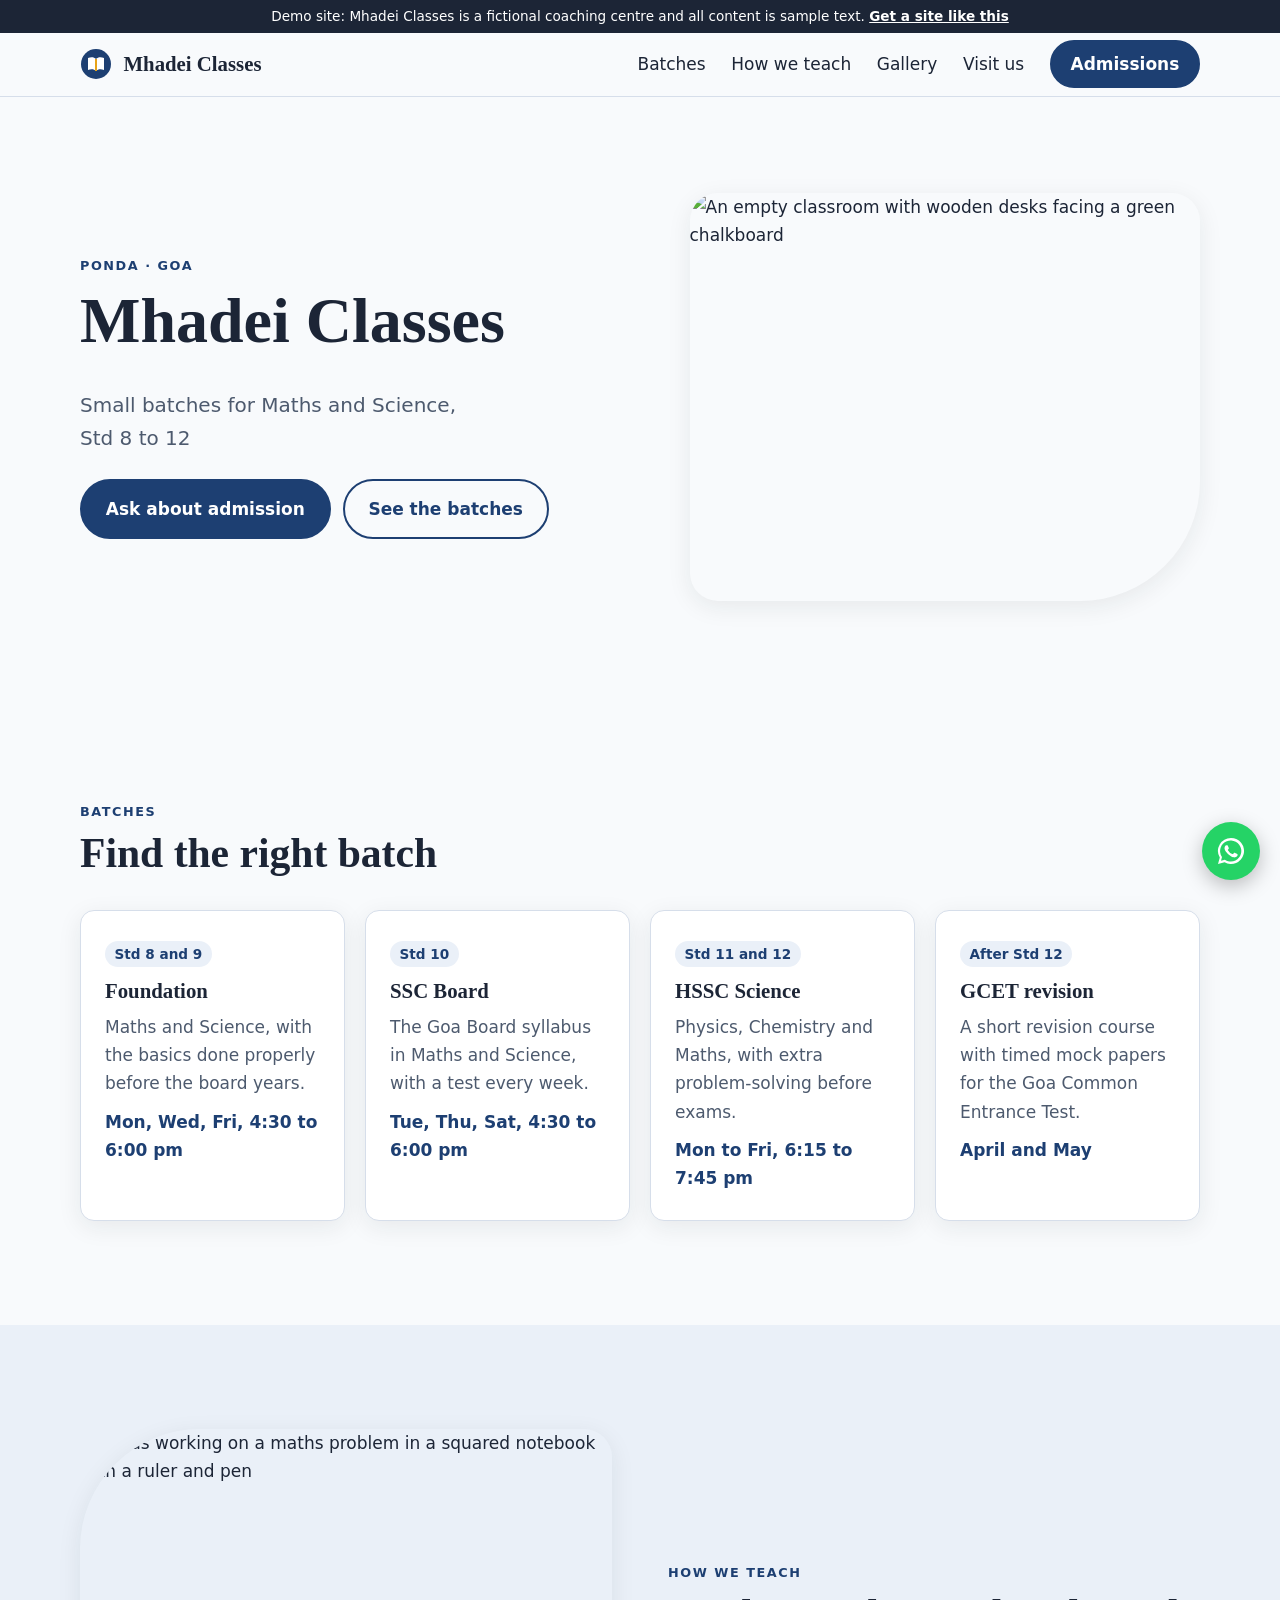
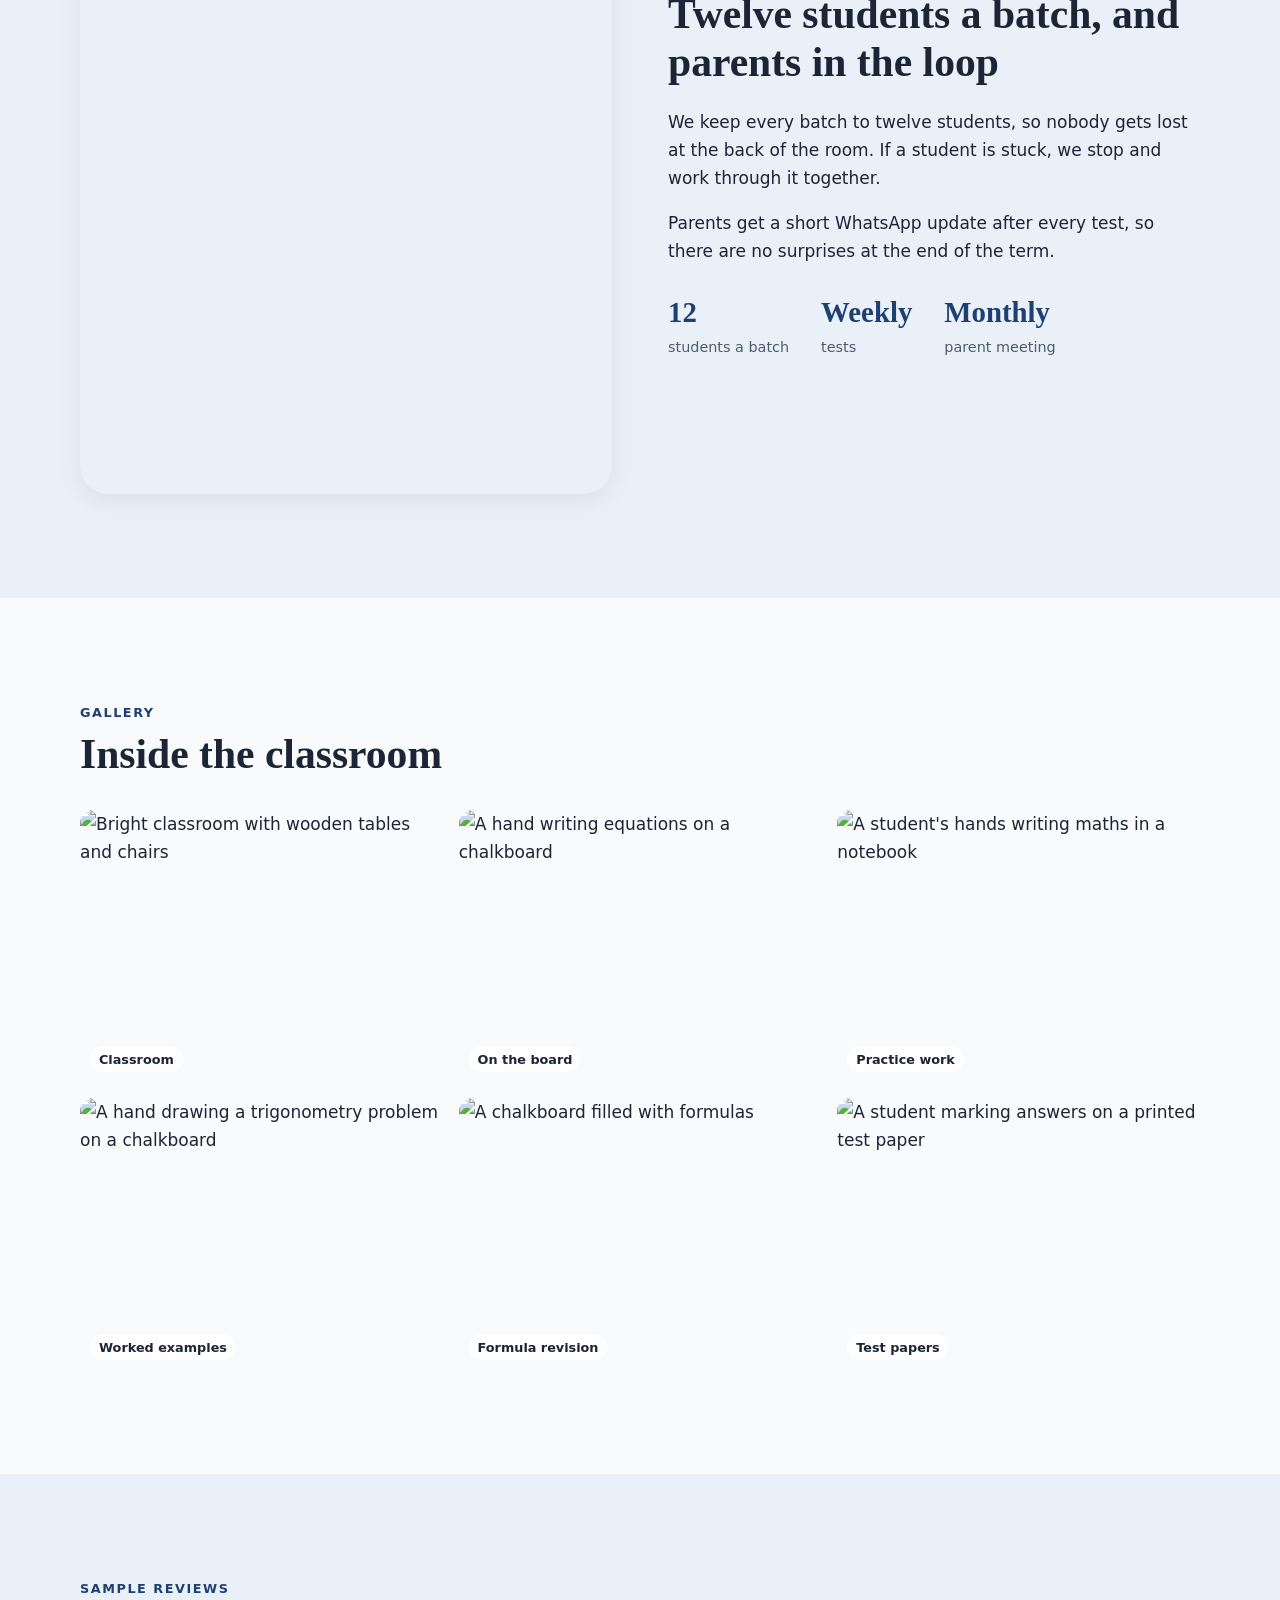
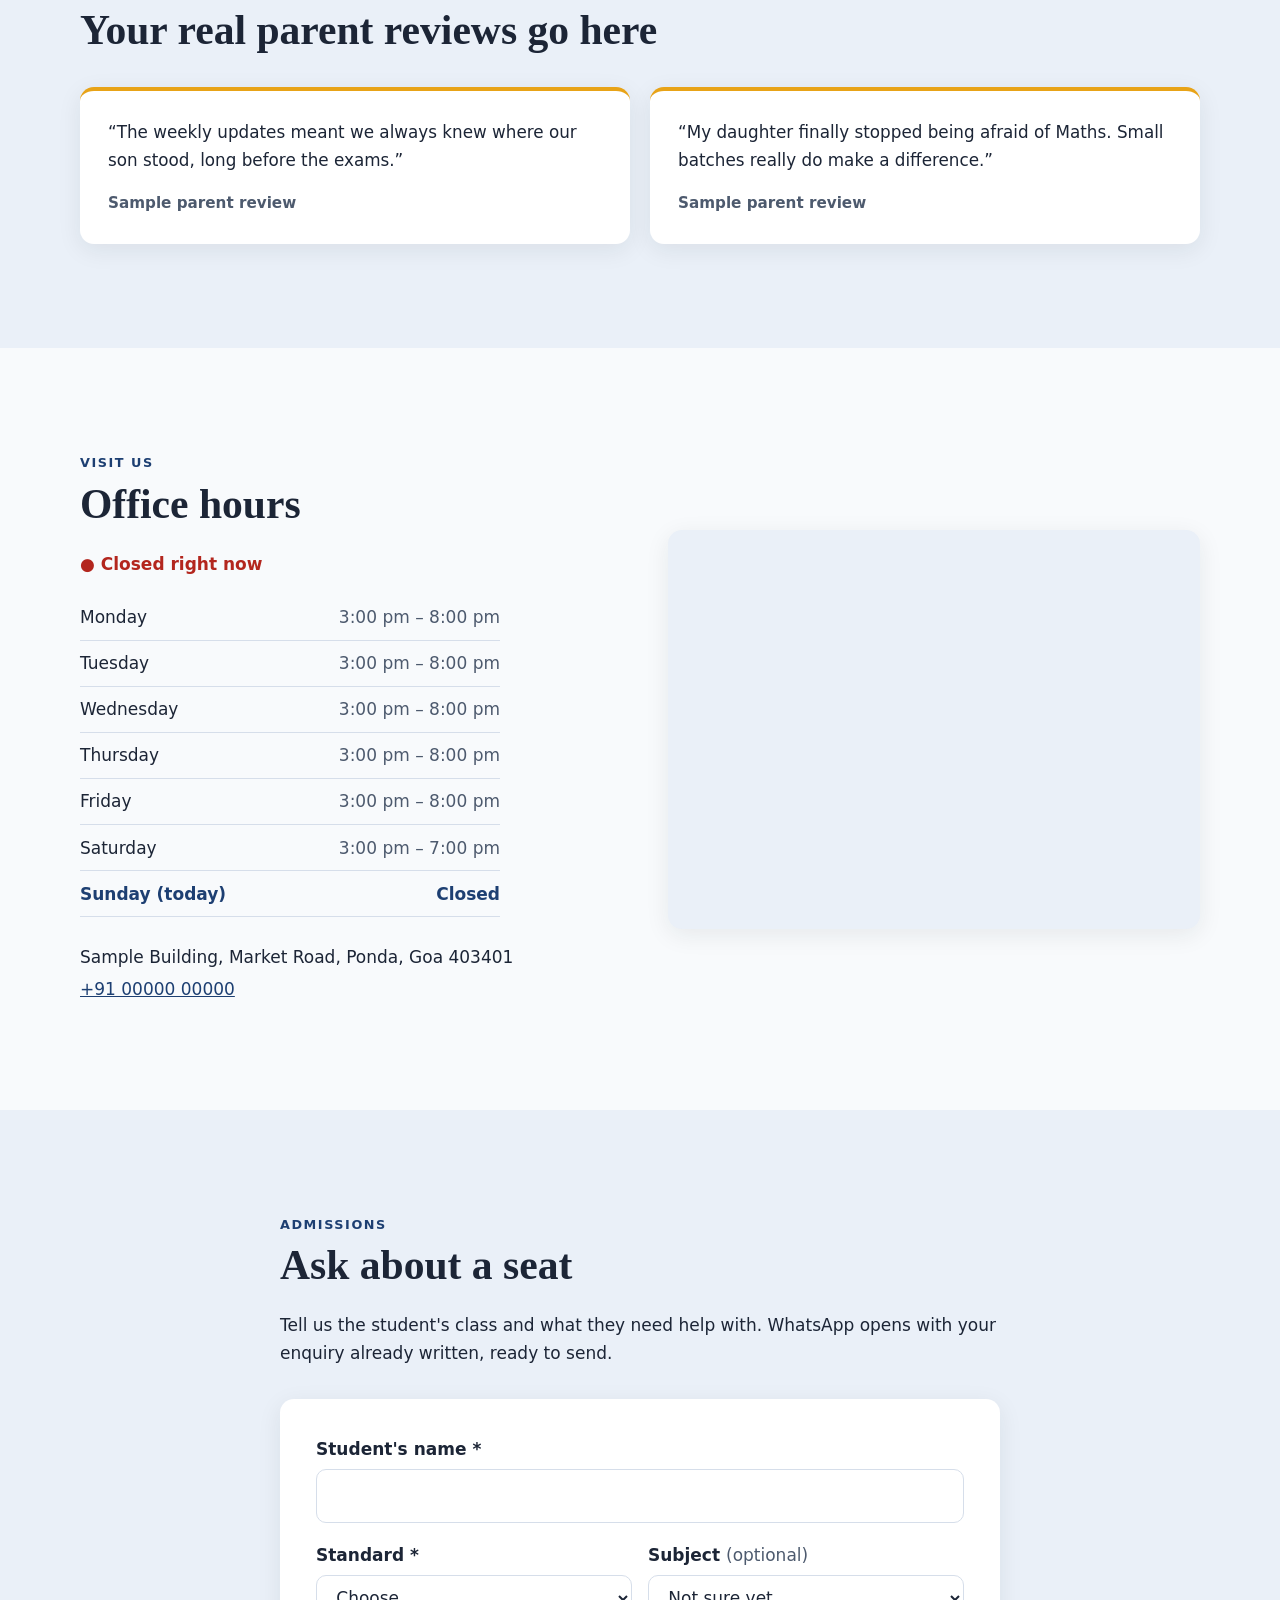
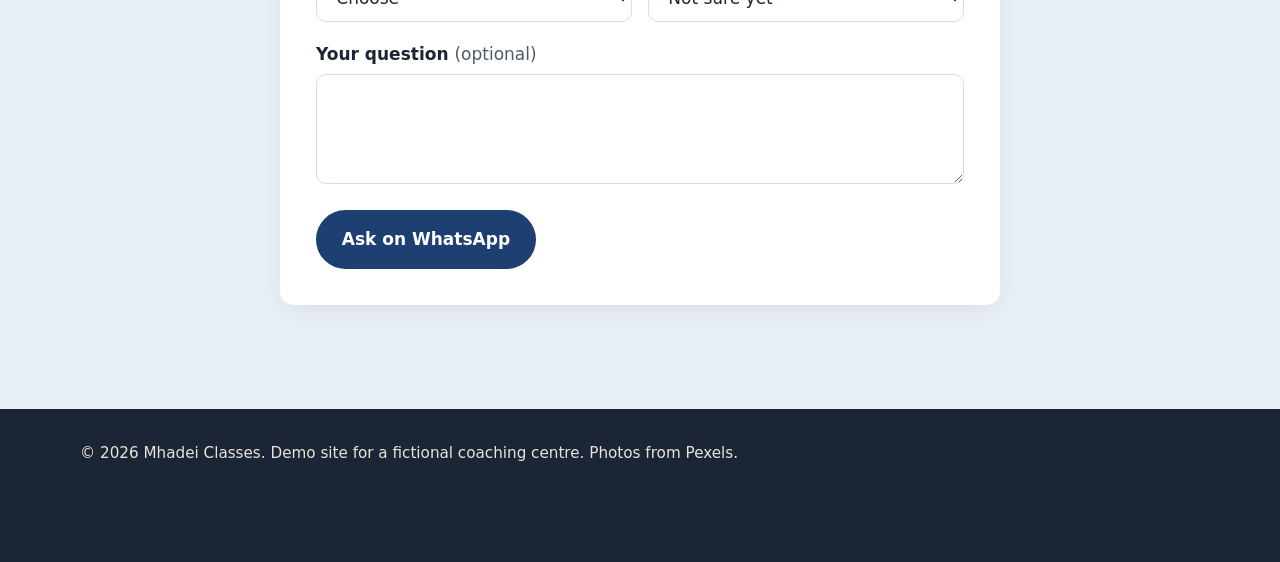
==== demos/academy/index.html @ 03f2f814 "Portfolio site and example business websites Plain HTML and CSS portfolio page, plus three fictional" ====
<!doctype html>
<html lang="en-IN">
<head>
  <meta charset="utf-8">
  <meta name="viewport" content="width=device-width, initial-scale=1">

  <title>Mhadei Classes, Ponda | Maths and Science coaching, Std 8 to 12</title>
  <meta name="description" content="Maths and Science coaching in Ponda, Goa for Std 8 to 12, with small batches, weekly tests and regular updates for parents. Ask about admission on WhatsApp.">
  <!-- Fictional business: keep this demo out of search results. -->
  <meta name="robots" content="noindex">
  <link rel="canonical" href="https://samruddhborker.github.io/demos/academy/">
  <meta name="theme-color" content="#1d3f72">

  <meta property="og:type" content="website">
  <meta property="og:site_name" content="Mhadei Classes">
  <meta property="og:title" content="Mhadei Classes, Ponda: small batches for Maths and Science">
  <meta property="og:description" content="Demo website for a coaching centre. Try the admission form: it opens WhatsApp with the enquiry already written.">
  <meta property="og:url" content="https://samruddhborker.github.io/demos/academy/">
  <meta property="og:image" content="https://images.pexels.com/photos/36650154/pexels-photo-36650154.jpeg?auto=compress&amp;cs=tinysrgb&amp;w=1200&amp;h=630&amp;fit=crop">
  <meta property="og:image:width" content="1200">
  <meta property="og:image:height" content="630">
  <meta property="og:locale" content="en_IN">
  <meta name="twitter:card" content="summary_large_image">

  <link rel="icon" href="img/favicon.svg" type="image/svg+xml">
  <link rel="stylesheet" href="css/styles.css">

  <script type="application/ld+json" id="jsonld">
  {
    "@context": "https://schema.org",
    "@type": "LocalBusiness",
    "name": "Mhadei Classes",
    "description": "Maths and Science coaching in Ponda, Goa for Std 8 to 12, with small batches, weekly tests and regular updates for parents.",
    "url": "https://samruddhborker.github.io/demos/academy/",
    "telephone": "+910000000000",
    "priceRange": "₹₹",
    "image": "https://images.pexels.com/photos/36650154/pexels-photo-36650154.jpeg?auto=compress&cs=tinysrgb&w=1200",
    "address": {
      "@type": "PostalAddress",
      "streetAddress": "Sample Building, Market Road",
      "addressLocality": "Ponda",
      "addressRegion": "Goa",
      "postalCode": "403401",
      "addressCountry": "IN"
    },
    "geo": { "@type": "GeoCoordinates", "latitude": 15.4027, "longitude": 74.0078 },
    "openingHoursSpecification": [
      { "@type": "OpeningHoursSpecification", "dayOfWeek": ["Monday", "Tuesday", "Wednesday", "Thursday", "Friday"], "opens": "15:00", "closes": "20:00" },
      { "@type": "OpeningHoursSpecification", "dayOfWeek": "Saturday", "opens": "15:00", "closes": "19:00" }
    ]
  }
  </script>

  <script src="js/config.js" defer></script>
  <script src="js/main.js" defer></script>
</head>
<body>
  <a class="skip-link" href="#main">Skip to content</a>

  <p class="demo-bar">Demo site: Mhadei Classes is a fictional coaching centre and all content is sample text. <a href="../../">Get a site like this</a></p>

  <header class="site-header">
    <div class="container header-inner">
      <a class="brand" href="#top" aria-label="Mhadei Classes home">
        <img class="brand-mark" src="img/favicon.svg" alt="" width="32" height="32">
        <span data-site="name">Mhadei Classes</span>
      </a>
      <button class="nav-toggle" aria-expanded="false" aria-controls="site-nav">
        <span class="nav-toggle-bar" aria-hidden="true"></span>
        <span class="visually-hidden">Menu</span>
      </button>
      <nav id="site-nav" class="site-nav" aria-label="Main">
        <ul>
          <li><a href="#batches">Batches</a></li>
          <li><a href="#about">How we teach</a></li>
          <li><a href="#gallery">Gallery</a></li>
          <li><a href="#hours">Visit us</a></li>
          <li><a href="#contact" class="btn btn-small">Admissions</a></li>
        </ul>
      </nav>
    </div>
  </header>

  <main id="main">
    <section class="hero" id="top" aria-labelledby="hero-title">
      <div class="container hero-inner">
        <div class="hero-copy">
          <p class="eyebrow">Ponda · Goa</p>
          <h1 id="hero-title"><span data-site="name">Mhadei Classes</span></h1>
          <p class="lead" data-site="tagline">Small batches for Maths and Science, Std 8 to 12</p>
          <div class="hero-actions">
            <a class="btn" href="#contact">Ask about admission</a>
            <a class="btn btn-ghost" href="#batches">See the batches</a>
          </div>
        </div>
        <div class="hero-art">
          <img src="https://images.pexels.com/photos/36650154/pexels-photo-36650154.jpeg?auto=compress&amp;cs=tinysrgb&amp;w=1000" alt="An empty classroom with wooden desks facing a green chalkboard" width="1000" height="800" fetchpriority="high">
        </div>
      </div>
    </section>

    <section class="section" id="batches" aria-labelledby="batches-title">
      <div class="container">
        <p class="eyebrow">Batches</p>
        <h2 id="batches-title">Find the right batch</h2>
        <ul class="cards" role="list">
          <li class="card">
            <span class="batch-tag">Std 8 and 9</span>
            <h3>Foundation</h3>
            <p>Maths and Science, with the basics done properly before the board years.</p>
            <p class="batch-time">Mon, Wed, Fri, 4:30 to 6:00 pm</p>
          </li>
          <li class="card">
            <span class="batch-tag">Std 10</span>
            <h3>SSC Board</h3>
            <p>The Goa Board syllabus in Maths and Science, with a test every week.</p>
            <p class="batch-time">Tue, Thu, Sat, 4:30 to 6:00 pm</p>
          </li>
          <li class="card">
            <span class="batch-tag">Std 11 and 12</span>
            <h3>HSSC Science</h3>
            <p>Physics, Chemistry and Maths, with extra problem-solving before exams.</p>
            <p class="batch-time">Mon to Fri, 6:15 to 7:45 pm</p>
          </li>
          <li class="card">
            <span class="batch-tag">After Std 12</span>
            <h3>GCET revision</h3>
            <p>A short revision course with timed mock papers for the Goa Common Entrance Test.</p>
            <p class="batch-time">April and May</p>
          </li>
        </ul>
      </div>
    </section>

    <section class="section section-alt" id="about" aria-labelledby="about-title">
      <div class="container split">
        <img class="about-photo" src="https://images.pexels.com/photos/3986613/pexels-photo-3986613.jpeg?auto=compress&amp;cs=tinysrgb&amp;w=800" alt="Hands working on a maths problem in a squared notebook with a ruler and pen" width="800" height="1000" loading="lazy">
        <div>
          <p class="eyebrow">How we teach</p>
          <h2 id="about-title">Twelve students a batch, and parents in the loop</h2>
          <p>We keep every batch to twelve students, so nobody gets lost at the back of the room. If a student is stuck, we stop and work through it together.</p>
          <p>Parents get a short WhatsApp update after every test, so there are no surprises at the end of the term.</p>
          <ul class="facts" role="list">
            <li><strong>12</strong><span>students a batch</span></li>
            <li><strong>Weekly</strong><span>tests</span></li>
            <li><strong>Monthly</strong><span>parent meeting</span></li>
          </ul>
        </div>
      </div>
    </section>

    <section class="section" id="gallery" aria-labelledby="gallery-title">
      <div class="container">
        <p class="eyebrow">Gallery</p>
        <h2 id="gallery-title">Inside the classroom</h2>
        <ul class="gallery" role="list">
          <li><figure><img src="https://images.pexels.com/photos/12168815/pexels-photo-12168815.jpeg?auto=compress&amp;cs=tinysrgb&amp;w=640" alt="Bright classroom with wooden tables and chairs" width="640" height="480" loading="lazy"><figcaption>Classroom</figcaption></figure></li>
          <li><figure><img src="https://images.pexels.com/photos/6238050/pexels-photo-6238050.jpeg?auto=compress&amp;cs=tinysrgb&amp;w=640" alt="A hand writing equations on a chalkboard" width="640" height="480" loading="lazy"><figcaption>On the board</figcaption></figure></li>
          <li><figure><img src="https://images.pexels.com/photos/207756/pexels-photo-207756.jpeg?auto=compress&amp;cs=tinysrgb&amp;w=640" alt="A student's hands writing maths in a notebook" width="640" height="480" loading="lazy"><figcaption>Practice work</figcaption></figure></li>
          <li><figure><img src="https://images.pexels.com/photos/6256258/pexels-photo-6256258.jpeg?auto=compress&amp;cs=tinysrgb&amp;w=640" alt="A hand drawing a trigonometry problem on a chalkboard" width="640" height="480" loading="lazy"><figcaption>Worked examples</figcaption></figure></li>
          <li><figure><img src="https://images.pexels.com/photos/22690751/pexels-photo-22690751.jpeg?auto=compress&amp;cs=tinysrgb&amp;w=640" alt="A chalkboard filled with formulas" width="640" height="480" loading="lazy"><figcaption>Formula revision</figcaption></figure></li>
          <li><figure><img src="https://images.pexels.com/photos/6929191/pexels-photo-6929191.jpeg?auto=compress&amp;cs=tinysrgb&amp;w=640" alt="A student marking answers on a printed test paper" width="640" height="480" loading="lazy"><figcaption>Test papers</figcaption></figure></li>
        </ul>
      </div>
    </section>

    <section class="section section-alt" id="testimonials" aria-labelledby="testimonials-title">
      <div class="container">
        <p class="eyebrow">Sample reviews</p>
        <h2 id="testimonials-title">Your real parent reviews go here</h2>
        <div class="quotes">
          <figure class="quote">
            <blockquote><p>“The weekly updates meant we always knew where our son stood, long before the exams.”</p></blockquote>
            <figcaption>Sample parent review</figcaption>
          </figure>
          <figure class="quote">
            <blockquote><p>“My daughter finally stopped being afraid of Maths. Small batches really do make a difference.”</p></blockquote>
            <figcaption>Sample parent review</figcaption>
          </figure>
        </div>
      </div>
    </section>

    <section class="section" id="hours" aria-labelledby="hours-title">
      <div class="container split">
        <div>
          <p class="eyebrow">Visit us</p>
          <h2 id="hours-title">Office hours</h2>
          <p class="open-status" id="open-status" aria-live="polite"></p>
          <table class="hours-table">
            <caption class="visually-hidden">Weekly office hours</caption>
            <tbody id="hours-body">
              <tr><th scope="row">Monday</th><td>3:00 pm – 8:00 pm</td></tr>
              <tr><th scope="row">Tuesday</th><td>3:00 pm – 8:00 pm</td></tr>
              <tr><th scope="row">Wednesday</th><td>3:00 pm – 8:00 pm</td></tr>
              <tr><th scope="row">Thursday</th><td>3:00 pm – 8:00 pm</td></tr>
              <tr><th scope="row">Friday</th><td>3:00 pm – 8:00 pm</td></tr>
              <tr><th scope="row">Saturday</th><td>3:00 pm – 7:00 pm</td></tr>
              <tr><th scope="row">Sunday</th><td>Closed</td></tr>
            </tbody>
          </table>
          <address class="address">
            <span data-site="addressLine">Sample Building, Market Road, Ponda, Goa 403401</span><br>
            <a data-site-href="tel" href="tel:+910000000000" data-site="phone">+91 00000 00000</a>
          </address>
        </div>
        <div class="map-wrap">
          <iframe id="map" title="Map showing Mhadei Classes location" loading="lazy" referrerpolicy="no-referrer-when-downgrade"
            src="https://www.google.com/maps?q=Ponda%2C%20Goa&amp;output=embed"></iframe>
        </div>
      </div>
    </section>

    <section class="section section-alt" id="contact" aria-labelledby="contact-title">
      <div class="container narrow">
        <p class="eyebrow">Admissions</p>
        <h2 id="contact-title">Ask about a seat</h2>
        <p>Tell us the student's class and what they need help with. WhatsApp opens with your enquiry already written, ready to send.</p>

        <form id="contact-form" class="form" action="#" method="post" novalidate>
          <div class="field">
            <label for="f-name">Student's name <span aria-hidden="true">*</span></label>
            <input id="f-name" name="name" type="text" autocomplete="off" required minlength="2" maxlength="100" aria-describedby="f-name-err">
            <p class="error" id="f-name-err"></p>
          </div>
          <div class="field-row">
            <div class="field">
              <label for="f-standard">Standard <span aria-hidden="true">*</span></label>
              <select id="f-standard" name="standard" required aria-describedby="f-standard-err">
                <option value="">Choose</option>
                <option>Std 8</option><option>Std 9</option><option>Std 10</option><option>Std 11</option><option>Std 12</option><option>After Std 12 (GCET)</option>
              </select>
              <p class="error" id="f-standard-err"></p>
            </div>
            <div class="field">
              <label for="f-subject">Subject <span class="optional">(optional)</span></label>
              <select id="f-subject" name="subject">
                <option value="">Not sure yet</option>
                <option>Maths</option><option>Science</option><option>Maths and Science</option>
              </select>
            </div>
          </div>
          <div class="field">
            <label for="f-message">Your question <span class="optional">(optional)</span></label>
            <textarea id="f-message" name="message" rows="3" maxlength="2000" aria-describedby="f-message-err"></textarea>
            <p class="error" id="f-message-err"></p>
          </div>
          <div class="hp" aria-hidden="true">
            <label for="f-website">Leave this field empty</label>
            <input id="f-website" name="website" type="text" tabindex="-1" autocomplete="off">
          </div>
          <button class="btn" type="submit">Ask on WhatsApp</button>
          <p class="form-status" id="form-status" role="status" aria-live="polite"></p>
        </form>
      </div>
    </section>
  </main>

  <footer class="site-footer">
    <div class="container footer-inner">
      <p>© <span id="year">2026</span> <span data-site="name">Mhadei Classes</span>. Demo site for a fictional coaching centre. Photos from Pexels.</p>
    </div>
  </footer>

  <a class="whatsapp-fab" data-site-href="whatsapp" href="https://wa.me/910000000000" target="_blank" rel="noopener" aria-label="Chat with us on WhatsApp (opens in a new tab)">
    <svg viewBox="0 0 32 32" aria-hidden="true"><path fill="currentColor" d="M16 3a13 13 0 00-11.2 19.6L3 29l6.6-1.7A13 13 0 1016 3zm0 23.6c-2 0-4-.6-5.7-1.6l-.4-.2-3.9 1 1-3.8-.3-.4A10.6 10.6 0 1116 26.6zm5.8-7.9c-.3-.2-1.9-1-2.2-1s-.5-.2-.7.2-.8 1-1 1.2-.4.2-.7 0a8.7 8.7 0 01-4.3-3.8c-.3-.6.3-.5.9-1.7.1-.2 0-.4 0-.5l-1-2.4c-.3-.6-.5-.5-.7-.5h-.6a1.2 1.2 0 00-.9.4 3.6 3.6 0 00-1.1 2.7 6.3 6.3 0 001.3 3.3 14.4 14.4 0 005.5 4.9c2 .9 2.9 1 3.9.8a3.3 3.3 0 002.2-1.5 2.7 2.7 0 00.2-1.5c-.1-.2-.3-.3-.6-.4z"/></svg>
  </a>
</body>
</html>
---- demos/academy/css/styles.css ----
/* ─────────────────────────────────────────────────────────────
   THEME — change these custom properties to re-brand the site.
   ───────────────────────────────────────────────────────────── */
:root {
  --color-primary: #1d3f72;       /* chalkboard blue */
  --color-primary-dark: #142c52;
  --color-accent: #e8a317;        /* marigold */
  --color-bg: #f8fafc;            /* paper white */
  --color-bg-alt: #eaf0f8;
  --color-surface: #ffffff;
  --color-text: #1c2536;
  --color-muted: #4d5a6e;
  --color-border: #d6deea;
  --color-error: #b3261e;
  --color-success: #1e7a3c;
  --color-whatsapp: #25d366;

  --font-body: system-ui, -apple-system, "Segoe UI", Roboto, "Noto Sans", sans-serif;
  --font-heading: Georgia, "Times New Roman", serif;

  --radius: 14px;
  --shadow: 0 6px 24px rgb(31 42 44 / 0.08);
  --container: 1120px;
  --header-h: 64px;
}

/* ── Base ── */
*, *::before, *::after { box-sizing: border-box; }
html { scroll-behavior: smooth; scroll-padding-top: calc(var(--header-h) + 8px); }
body {
  margin: 0;
  font-family: var(--font-body);
  font-size: 1.0625rem;
  line-height: 1.65;
  color: var(--color-text);
  background: var(--color-bg);
  -webkit-text-size-adjust: 100%;
}
img, svg, iframe { display: block; max-width: 100%; }
img { height: auto; }
h1, h2, h3 { font-family: var(--font-heading); line-height: 1.15; margin: 0 0 .5em; color: var(--color-text); }
h1 { font-size: clamp(2.4rem, 6vw, 4rem); }
h2 { font-size: clamp(1.8rem, 4vw, 2.6rem); }
h3 { font-size: 1.3rem; }
p { margin: 0 0 1em; }
a { color: var(--color-primary); }
a:hover { color: var(--color-primary-dark); }
:focus-visible { outline: 3px solid var(--color-accent); outline-offset: 2px; border-radius: 4px; }

.container { width: min(100% - 32px, var(--container)); margin-inline: auto; }
.narrow { max-width: 720px; }
.visually-hidden {
  position: absolute !important; width: 1px; height: 1px; padding: 0; margin: -1px;
  overflow: hidden; clip: rect(0 0 0 0); white-space: nowrap; border: 0;
}
.skip-link {
  position: absolute; left: 16px; top: -100px; z-index: 100;
  background: var(--color-primary); color: #fff; padding: .6em 1em; border-radius: 8px;
}
.skip-link:focus { top: 12px; color: #fff; }

.eyebrow {
  text-transform: uppercase; letter-spacing: .12em; font-size: .8rem; font-weight: 700;
  color: var(--color-primary); margin-bottom: .6em;
}

/* ── Buttons ── */
.btn {
  display: inline-block; font: inherit; font-weight: 600; cursor: pointer;
  padding: .8em 1.4em; border-radius: 999px; border: 2px solid var(--color-primary);
  background: var(--color-primary); color: #fff; text-decoration: none;
  transition: background .2s, transform .2s;
}
.btn:hover { background: var(--color-primary-dark); border-color: var(--color-primary-dark); color: #fff; transform: translateY(-1px); }
.btn-ghost { background: transparent; color: var(--color-primary); }
.btn-ghost:hover { background: var(--color-primary); color: #fff; }
.btn-small { padding: .45em 1.1em; }
.btn[disabled] { opacity: .6; cursor: progress; transform: none; }

/* ── Demo strip: delete this and the matching <p> for a real client ── */
.demo-bar { margin: 0; padding: .5em 16px; text-align: center; font-size: .85rem; line-height: 1.4; background: var(--color-text); color: #fff; }
.demo-bar a { color: #fff; font-weight: 600; }
.demo-bar a:hover { color: var(--color-accent); }

/* ── Header / nav ── */
.site-header {
  position: sticky; top: 0; z-index: 50; height: var(--header-h);
  background: rgb(248 250 252 / 0.92); backdrop-filter: blur(8px);
  border-bottom: 1px solid var(--color-border);
}
.header-inner { height: 100%; display: flex; align-items: center; justify-content: space-between; }
.brand { display: flex; align-items: center; gap: .55em; font-family: var(--font-heading); font-size: 1.3rem; font-weight: 700; color: var(--color-text); text-decoration: none; }
.brand-mark { width: 32px; height: 32px; }
.site-nav ul { list-style: none; margin: 0; padding: 0; display: flex; align-items: center; gap: 1.6rem; }
.site-nav a:not(.btn) { color: var(--color-text); text-decoration: none; font-weight: 500; }
.site-nav a:not(.btn):hover { color: var(--color-primary); }
.nav-toggle { display: none; }

@media (max-width: 760px) {
  .nav-toggle {
    display: grid; place-items: center; width: 44px; height: 44px;
    background: none; border: 0; cursor: pointer; padding: 0;
  }
  .nav-toggle-bar, .nav-toggle-bar::before, .nav-toggle-bar::after {
    content: ""; display: block; width: 24px; height: 2px; background: var(--color-text);
    position: relative; transition: transform .2s;
  }
  .nav-toggle-bar::before { position: absolute; top: -7px; }
  .nav-toggle-bar::after { position: absolute; top: 7px; }
  .nav-toggle[aria-expanded="true"] .nav-toggle-bar { background: transparent; }
  .nav-toggle[aria-expanded="true"] .nav-toggle-bar::before { transform: translateY(7px) rotate(45deg); }
  .nav-toggle[aria-expanded="true"] .nav-toggle-bar::after { transform: translateY(-7px) rotate(-45deg); }

  .site-nav {
    position: absolute; top: var(--header-h); left: 0; right: 0;
    background: var(--color-bg); border-bottom: 1px solid var(--color-border);
    display: none;
  }
  .site-nav.is-open { display: block; }
  .site-nav ul { flex-direction: column; align-items: stretch; gap: 0; padding: 8px 16px 16px; }
  .site-nav li a:not(.btn) { display: block; padding: .75em 0; border-bottom: 1px solid var(--color-border); }
  .site-nav li .btn { margin-top: 12px; text-align: center; display: block; }
}

/* ── Hero ── */
.hero { padding: clamp(40px, 8vw, 96px) 0; }
.hero-inner { display: grid; grid-template-columns: 1.1fr 1fr; gap: 48px; align-items: center; }
.lead { font-size: 1.25rem; color: var(--color-muted); max-width: 32ch; }
.hero-actions { display: flex; flex-wrap: wrap; gap: 12px; margin-top: 1.5rem; }
.hero-art { border-radius: 28px 28px 120px 28px; overflow: hidden; box-shadow: var(--shadow); aspect-ratio: 5 / 4; }
.hero-art svg { width: 100%; height: 100%; }

/* ── Sections ── */
.section { padding: clamp(56px, 9vw, 104px) 0; }
.section-alt { background: var(--color-bg-alt); }
.split { display: grid; grid-template-columns: 1fr 1fr; gap: 56px; align-items: center; }

/* Services */
.cards { list-style: none; padding: 0; margin: 2rem 0 0; display: grid; grid-template-columns: repeat(auto-fit, minmax(230px, 1fr)); gap: 20px; }
.card { background: var(--color-surface); border: 1px solid var(--color-border); border-radius: var(--radius); padding: 28px 24px; box-shadow: var(--shadow); }
.card-icon { width: 48px; height: 48px; margin-bottom: 14px; }
.card p { color: var(--color-muted); margin: 0; }

/* About */
.about-art {
  aspect-ratio: 4 / 5; border-radius: 120px 28px 28px 28px; box-shadow: var(--shadow);
  background:
    radial-gradient(circle at 70% 25%, #fff3e0 0 14%, transparent 15%),
    linear-gradient(180deg, transparent 55%, #f2d7a6 55%),
    repeating-linear-gradient(90deg, #c98b5a 0 18px, #b97a4b 18px 36px) 0 40% / 100% 15% no-repeat,
    linear-gradient(180deg, #ffd8a8, #f2994a);
}
.facts { list-style: none; padding: 0; margin: 1.5rem 0 0; display: flex; gap: 32px; flex-wrap: wrap; }
.facts li { display: flex; flex-direction: column; }
.facts strong { font-family: var(--font-heading); font-size: 1.8rem; color: var(--color-primary); }
.facts span { color: var(--color-muted); font-size: .9rem; }

/* Gallery placeholders */
.gallery { list-style: none; padding: 0; margin: 2rem 0 0; display: grid; grid-template-columns: repeat(3, 1fr); gap: 16px; }
.gallery figure { margin: 0; }
.gallery img, .ph { width: 100%; aspect-ratio: 4 / 3; object-fit: cover; border-radius: var(--radius); }
.ph { position: relative; overflow: hidden; display: flex; align-items: flex-end; }
.ph figcaption {
  margin: 12px; padding: .25em .7em; font-size: .85rem; font-weight: 600;
  background: rgb(255 255 255 / 0.9); color: var(--color-text); border-radius: 999px;
}
.ph-1 { background: radial-gradient(circle at 20% 30%, #2f7d4a 0 18%, transparent 19%), linear-gradient(180deg, #ffe0b8 0 60%, #c98b5a 60%); }
.ph-2 { background: radial-gradient(circle at 50% 45%, #fff 0 10%, #c98b5a 11% 22%, #6b4423 23% 30%, transparent 31%), #e9d3b5; }
.ph-3 { background: radial-gradient(circle at 35% 50%, #f2994a 0 12%, transparent 13%), radial-gradient(circle at 62% 48%, #fff 0 9%, transparent 10%), radial-gradient(circle at 50% 50%, #fffaf3 0 32%, transparent 33%), #0f6e74; }
.ph-4 { background: radial-gradient(circle at 50% 62%, #fff3e0 0 12%, transparent 13%), linear-gradient(180deg, #ffb37a 0 62%, #0f6e74 62% 85%, #f2d7a6 85%); }
.ph-5 { background: repeating-linear-gradient(0deg, #f2c27a 0 14px, #b97a4b 14px 18px) 50% 55% / 46% 34% no-repeat, #fbe9d0; }
.ph-6 { background: radial-gradient(circle at 20% 20%, #ffd166 0 3%, transparent 4%), radial-gradient(circle at 45% 15%, #ffd166 0 3%, transparent 4%), radial-gradient(circle at 70% 22%, #ffd166 0 3%, transparent 4%), linear-gradient(180deg, #1f3b3d 0 55%, #2f7d4a 55%); }

/* Real photos: use these when replacing the placeholder art */
.hero-art img { width: 100%; height: 100%; object-fit: cover; }
.about-photo { width: 100%; aspect-ratio: 4 / 5; object-fit: cover; border-radius: 120px 28px 28px 28px; box-shadow: var(--shadow); }
.card-photo { width: calc(100% + 48px); max-width: none; margin: -28px -24px 18px; aspect-ratio: 4 / 3; object-fit: cover; border-radius: var(--radius) var(--radius) 0 0; }
.gallery figure { position: relative; }
.gallery figure:not(.ph) figcaption {
  position: absolute; left: 10px; bottom: 10px; padding: .2em .7em; font-size: .8rem; font-weight: 600;
  background: rgb(255 255 255 / 0.9); color: var(--color-text); border-radius: 999px;
}

/* Testimonials */
.quotes { display: grid; grid-template-columns: repeat(auto-fit, minmax(260px, 1fr)); gap: 20px; margin-top: 2rem; }
.quote { margin: 0; background: var(--color-surface); border-radius: var(--radius); padding: 28px; box-shadow: var(--shadow); border-top: 4px solid var(--color-accent); }
.quote blockquote { margin: 0 0 1em; font-size: 1.05rem; }
.quote figcaption { color: var(--color-muted); font-weight: 600; font-size: .95rem; }

/* Hours + map */
.open-status { font-weight: 700; }
.open-status.is-open { color: var(--color-success); }
.open-status.is-closed { color: var(--color-error); }
.hours-table { width: 100%; max-width: 420px; border-collapse: collapse; margin-bottom: 1.5rem; }
.hours-table th, .hours-table td { text-align: left; padding: .5em 0; border-bottom: 1px solid var(--color-border); }
.hours-table th { font-weight: 500; }
.hours-table td { text-align: right; color: var(--color-muted); }
.hours-table tr.is-today th, .hours-table tr.is-today td { color: var(--color-primary); font-weight: 700; }
.address { font-style: normal; line-height: 1.9; }
.map-wrap { border-radius: var(--radius); overflow: hidden; box-shadow: var(--shadow); aspect-ratio: 4 / 3; background: var(--color-bg-alt); }
.map-wrap iframe { width: 100%; height: 100%; border: 0; }

/* ── Contact form ── */
.form { margin-top: 2rem; background: var(--color-surface); padding: clamp(20px, 4vw, 36px); border-radius: var(--radius); box-shadow: var(--shadow); }
.field { margin-bottom: 1.1rem; }
.field-row { display: grid; grid-template-columns: 1fr 1fr; gap: 16px; }
label { display: block; font-weight: 600; margin-bottom: .35em; }
.optional { font-weight: 400; color: var(--color-muted); }
input, select, textarea {
  width: 100%; font: inherit; color: inherit; padding: .7em .9em;
  border: 1.5px solid var(--color-border); border-radius: 10px; background: #fff;
}
input:focus, select:focus, textarea:focus { border-color: var(--color-primary); outline: 3px solid rgb(29 63 114 / 0.2); outline-offset: 0; }
[aria-invalid="true"] { border-color: var(--color-error); }
.error { color: var(--color-error); font-size: .9rem; margin: .3em 0 0; min-height: 0; }
.error:empty { display: none; }
.hp { position: absolute; left: -10000px; width: 1px; height: 1px; overflow: hidden; }
.form-status { margin: 1rem 0 0; font-weight: 600; }
.form-status:empty { display: none; }
.form-status.is-success { color: var(--color-success); }
.form-status.is-error { color: var(--color-error); }

/* ── Footer ── */
.site-footer { background: var(--color-text); color: #e9e4da; padding: 32px 0 96px; font-size: .95rem; }
.site-footer p { margin: 0; }
.footer-inner { display: flex; justify-content: space-between; align-items: center; gap: 16px; flex-wrap: wrap; }
.social { list-style: none; padding: 0; margin: 0; display: flex; gap: 20px; }
.social a { color: #fff; }

/* ── WhatsApp floating button ── */
.whatsapp-fab {
  position: fixed; right: 20px; bottom: 20px; z-index: 60;
  width: 58px; height: 58px; border-radius: 50%; display: grid; place-items: center;
  background: var(--color-whatsapp); color: #fff; box-shadow: 0 6px 20px rgb(0 0 0 / 0.25);
  transition: transform .2s;
}
.whatsapp-fab:hover { color: #fff; transform: scale(1.07); }
.whatsapp-fab svg { width: 32px; height: 32px; }

/* ── Responsive ── */
@media (max-width: 900px) {
  .hero-inner, .split { grid-template-columns: 1fr; gap: 36px; }
  .about-art, .about-photo { aspect-ratio: 16 / 10; border-radius: 28px 28px 28px 80px; }
  .gallery { grid-template-columns: repeat(2, 1fr); }
}
@media (max-width: 560px) {
  .gallery { grid-template-columns: 1fr 1fr; gap: 10px; }
  .field-row { grid-template-columns: 1fr; gap: 0; }
  .hero-actions .btn { flex: 1 1 auto; text-align: center; }
}

@media (prefers-reduced-motion: reduce) {
  html { scroll-behavior: auto; }
  *, *::before, *::after { transition: none !important; animation: none !important; }
}

/* ── Academy additions ── */
.batch-tag { display: inline-block; margin-bottom: .75rem; padding: .15em .7em; border-radius: 999px; font-size: .85rem; font-weight: 700; background: var(--color-bg-alt); color: var(--color-primary); }
.batch-time { color: var(--color-primary) !important; font-weight: 600; margin-top: .6em !important; }
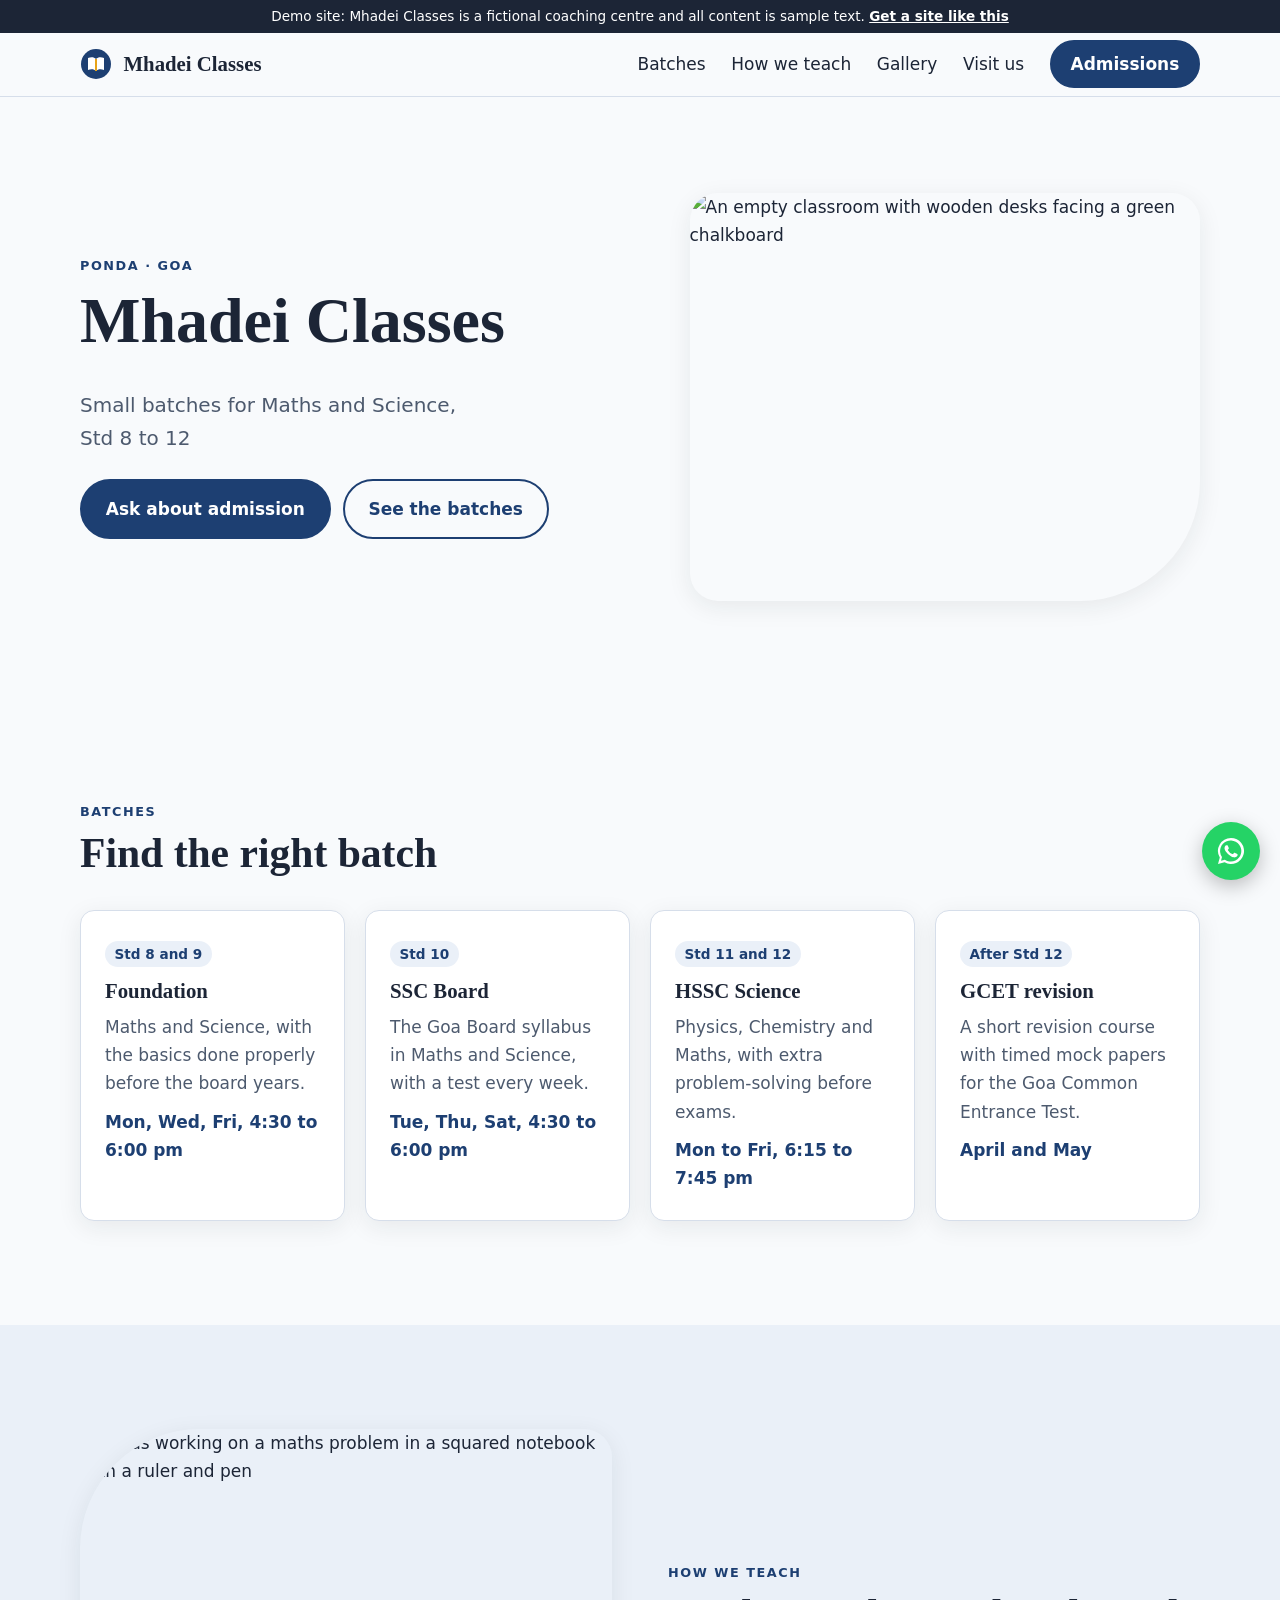
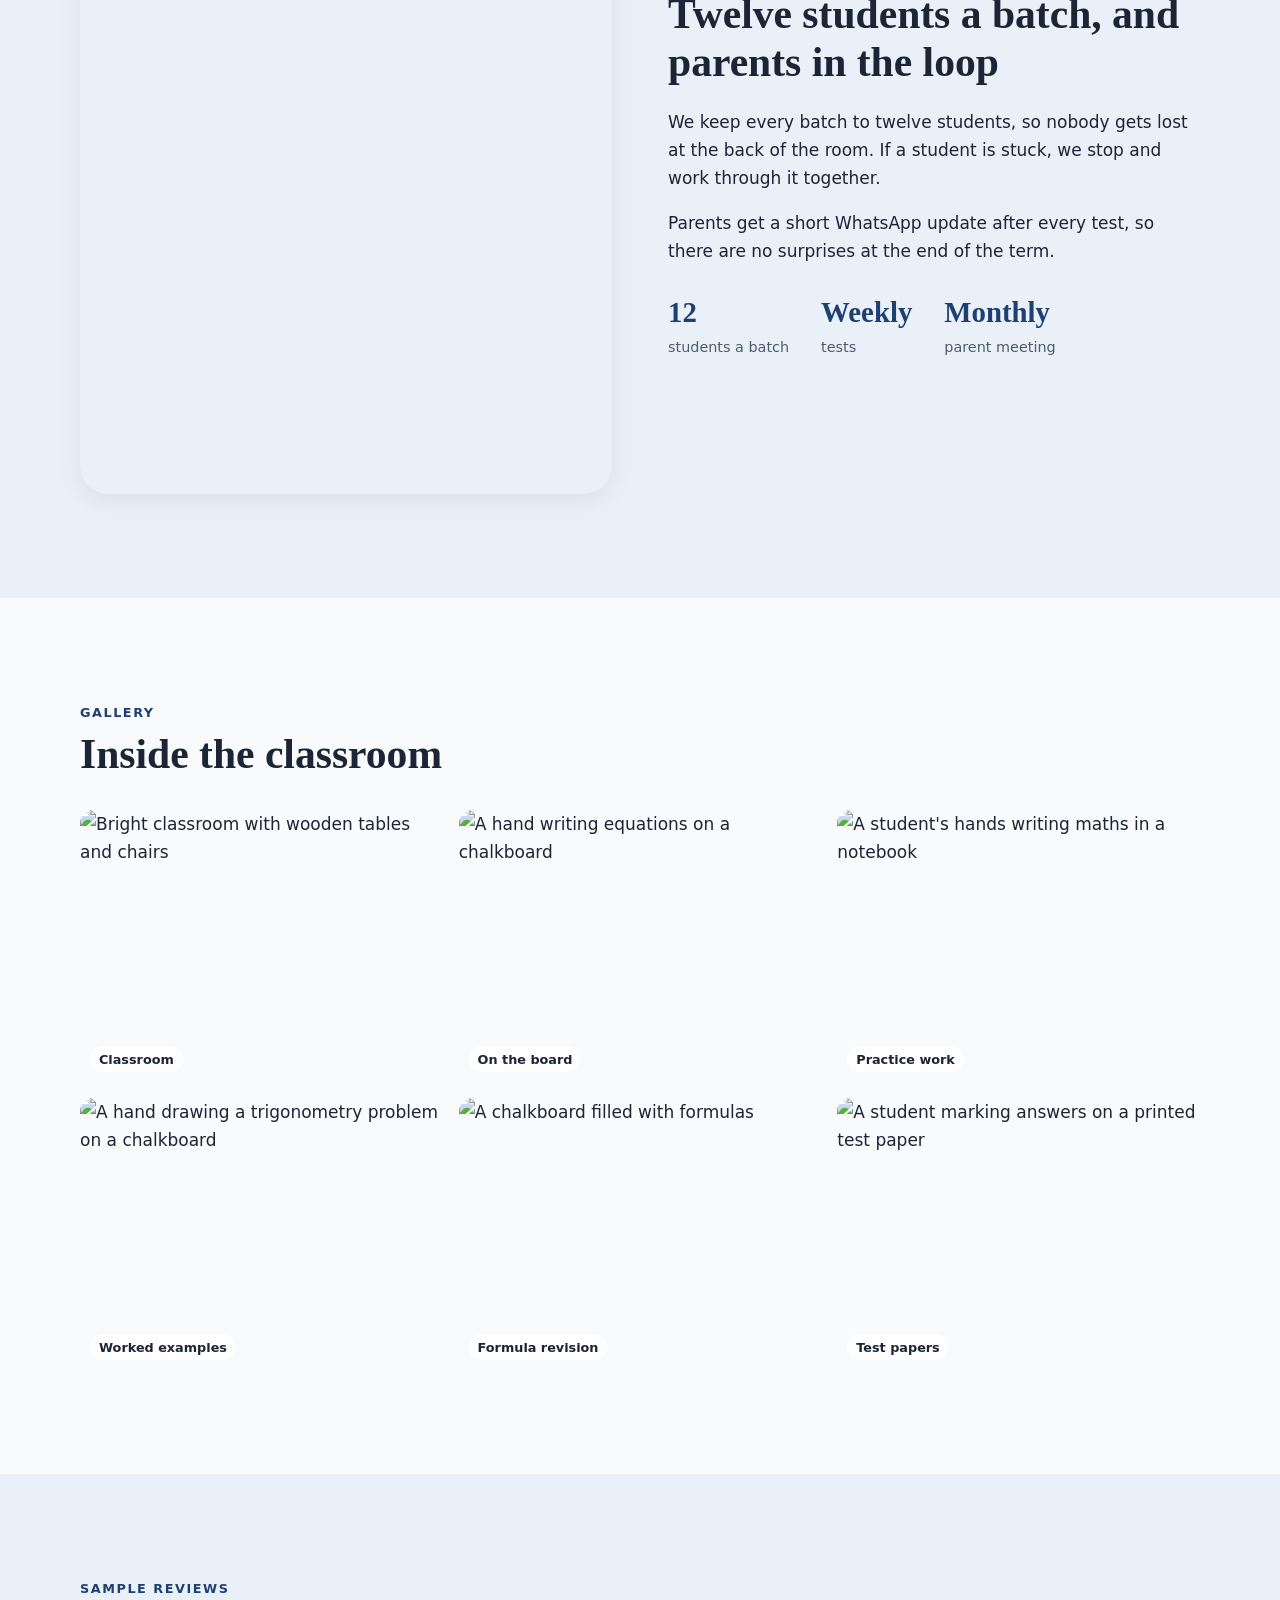
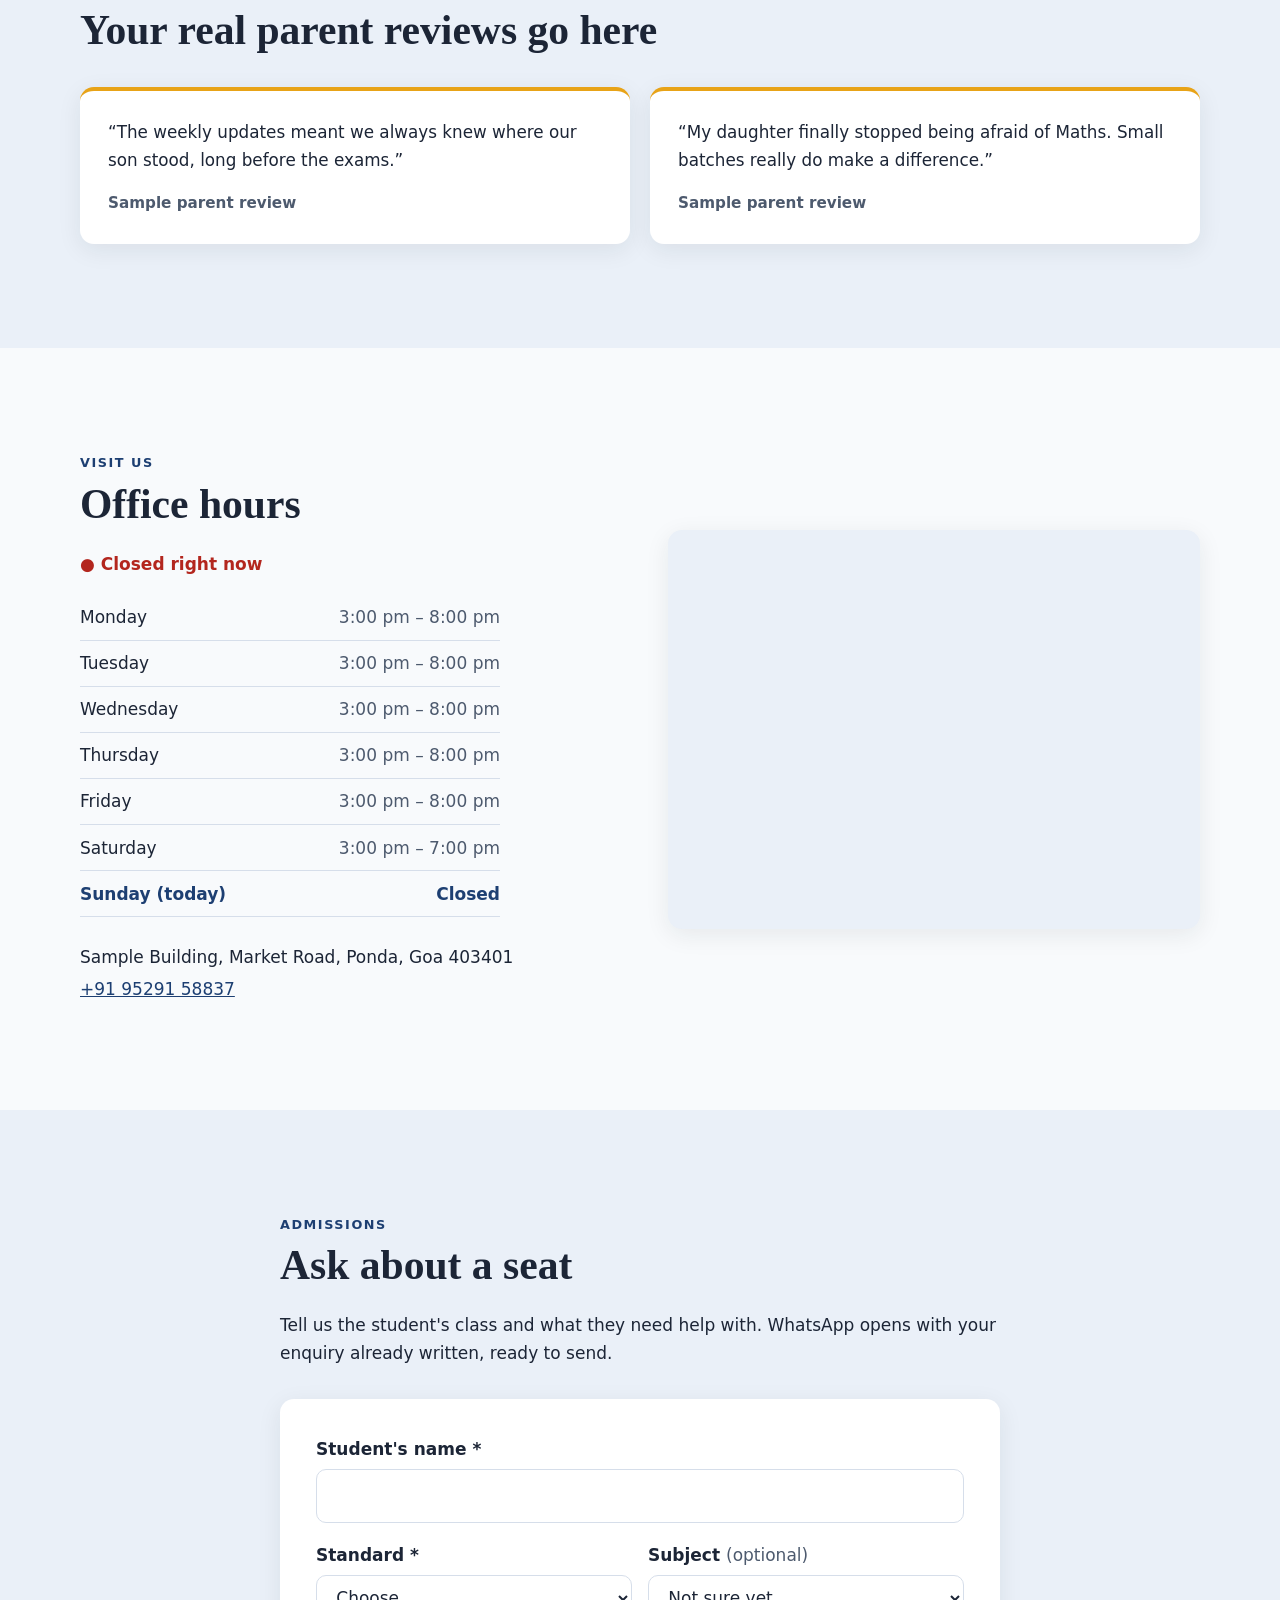
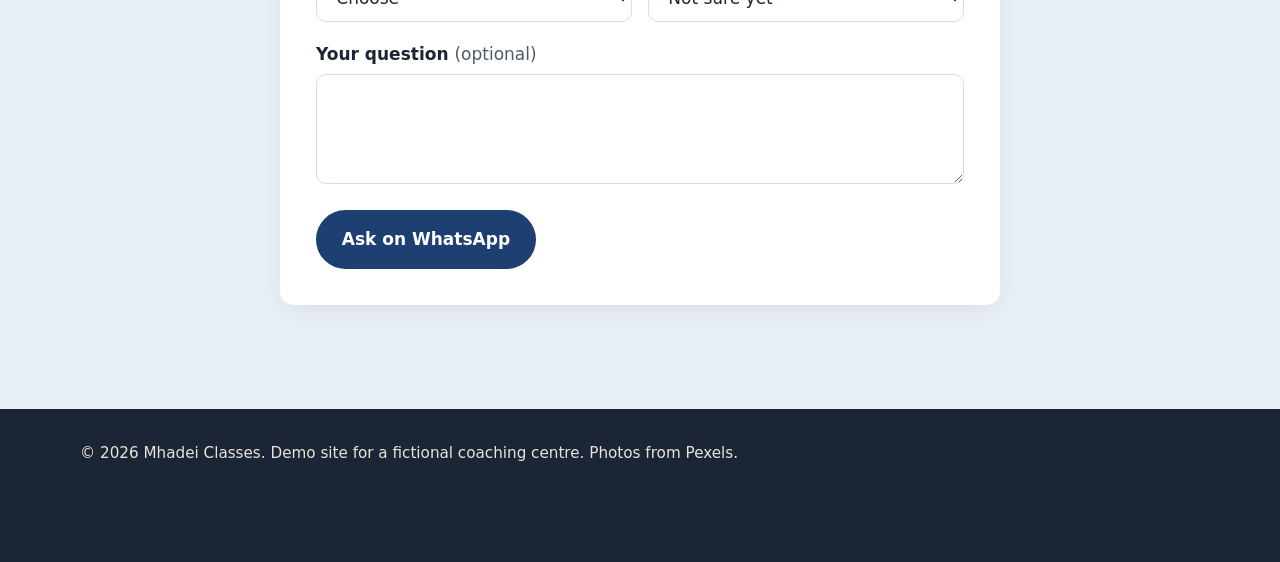
==== commit 8b0bf0f1: "Use the real WhatsApp number across the site The portfolio page and all three demos pointed at a pla" ====
--- a/demos/academy/index.html
+++ b/demos/academy/index.html
@@ -32,7 +32,7 @@
     "name": "Mhadei Classes",
     "description": "Maths and Science coaching in Ponda, Goa for Std 8 to 12, with small batches, weekly tests and regular updates for parents.",
     "url": "https://samruddhborker.github.io/demos/academy/",
-    "telephone": "+910000000000",
+    "telephone": "+919529158837",
     "priceRange": "₹₹",
     "image": "https://images.pexels.com/photos/36650154/pexels-photo-36650154.jpeg?auto=compress&cs=tinysrgb&w=1200",
     "address": {
@@ -201,7 +201,7 @@
           </table>
           <address class="address">
             <span data-site="addressLine">Sample Building, Market Road, Ponda, Goa 403401</span><br>
-            <a data-site-href="tel" href="tel:+910000000000" data-site="phone">+91 00000 00000</a>
+            <a data-site-href="tel" href="tel:+919529158837" data-site="phone">+91 95291 58837</a>
           </address>
         </div>
         <div class="map-wrap">
@@ -262,7 +262,7 @@
     </div>
   </footer>
 
-  <a class="whatsapp-fab" data-site-href="whatsapp" href="https://wa.me/910000000000" target="_blank" rel="noopener" aria-label="Chat with us on WhatsApp (opens in a new tab)">
+  <a class="whatsapp-fab" data-site-href="whatsapp" href="https://wa.me/919529158837" target="_blank" rel="noopener" aria-label="Chat with us on WhatsApp (opens in a new tab)">
     <svg viewBox="0 0 32 32" aria-hidden="true"><path fill="currentColor" d="M16 3a13 13 0 00-11.2 19.6L3 29l6.6-1.7A13 13 0 1016 3zm0 23.6c-2 0-4-.6-5.7-1.6l-.4-.2-3.9 1 1-3.8-.3-.4A10.6 10.6 0 1116 26.6zm5.8-7.9c-.3-.2-1.9-1-2.2-1s-.5-.2-.7.2-.8 1-1 1.2-.4.2-.7 0a8.7 8.7 0 01-4.3-3.8c-.3-.6.3-.5.9-1.7.1-.2 0-.4 0-.5l-1-2.4c-.3-.6-.5-.5-.7-.5h-.6a1.2 1.2 0 00-.9.4 3.6 3.6 0 00-1.1 2.7 6.3 6.3 0 001.3 3.3 14.4 14.4 0 005.5 4.9c2 .9 2.9 1 3.9.8a3.3 3.3 0 002.2-1.5 2.7 2.7 0 00.2-1.5c-.1-.2-.3-.3-.6-.4z"/></svg>
   </a>
 </body>
